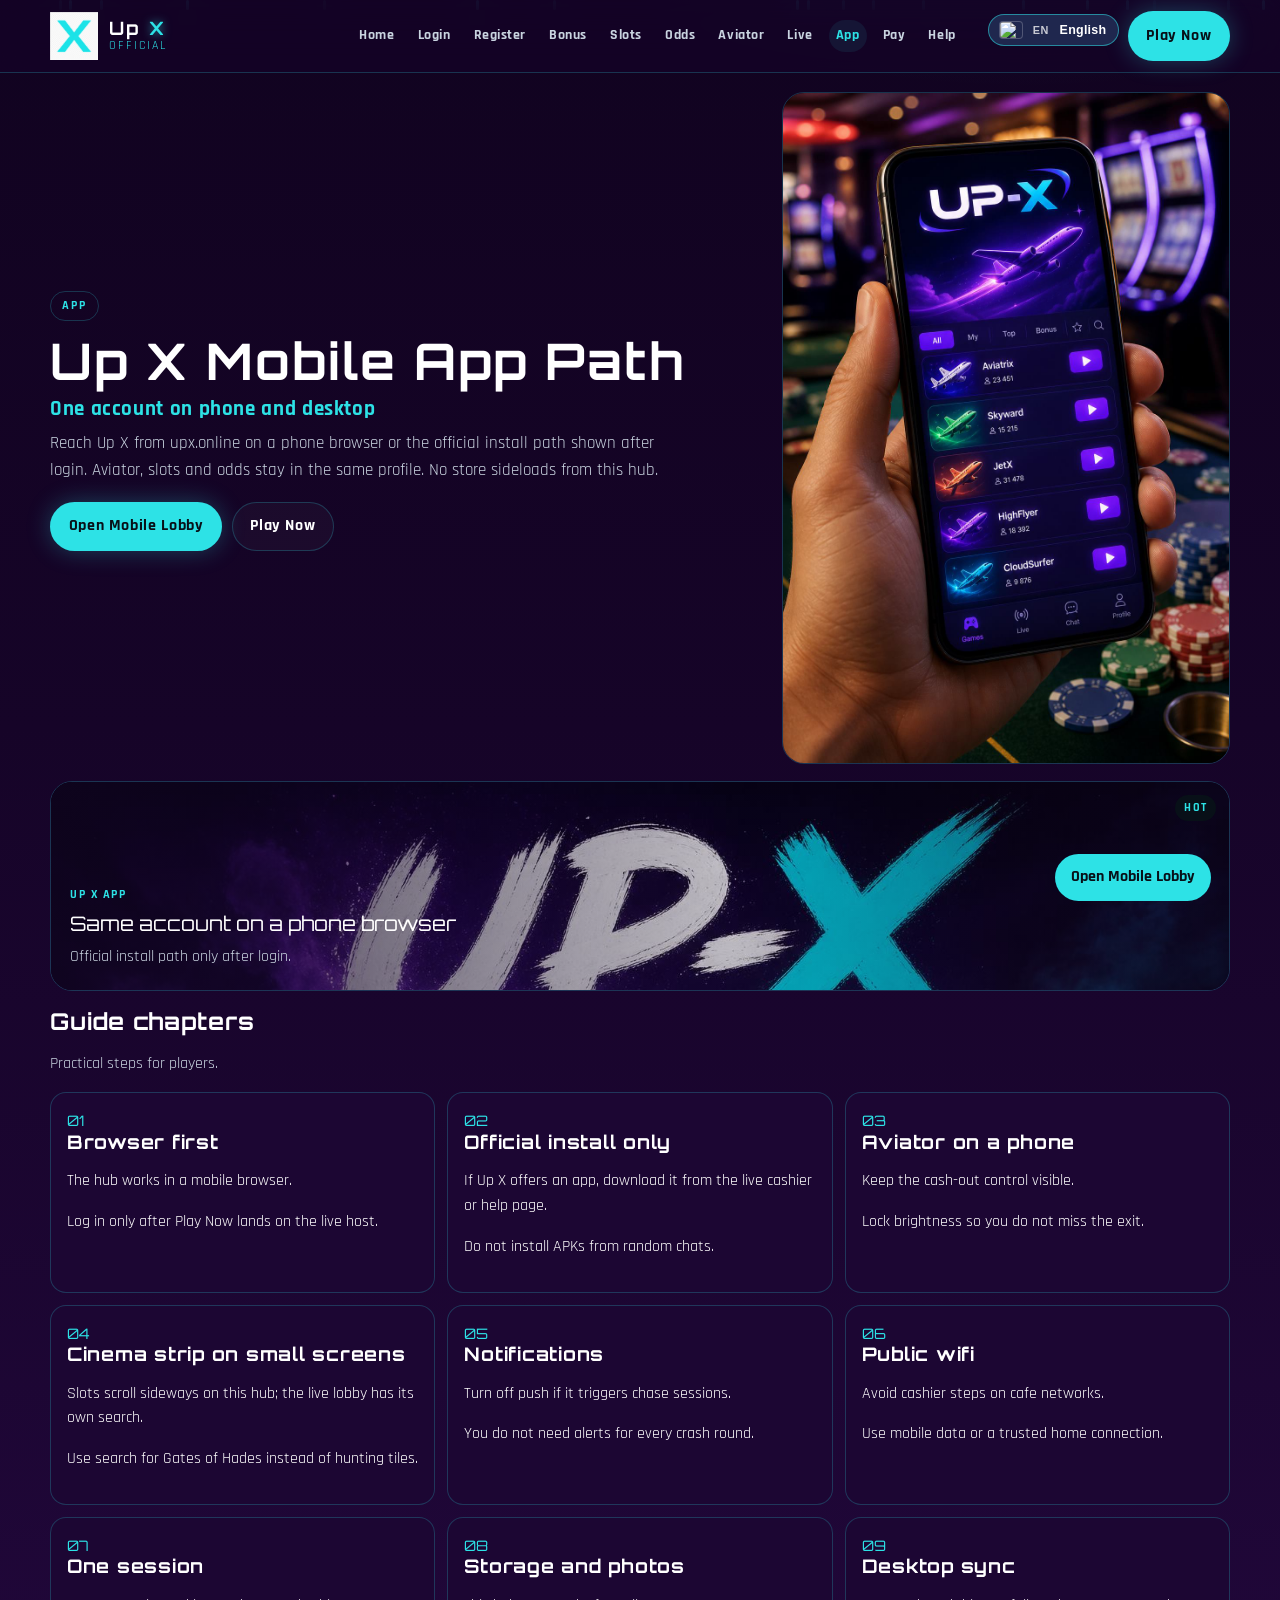
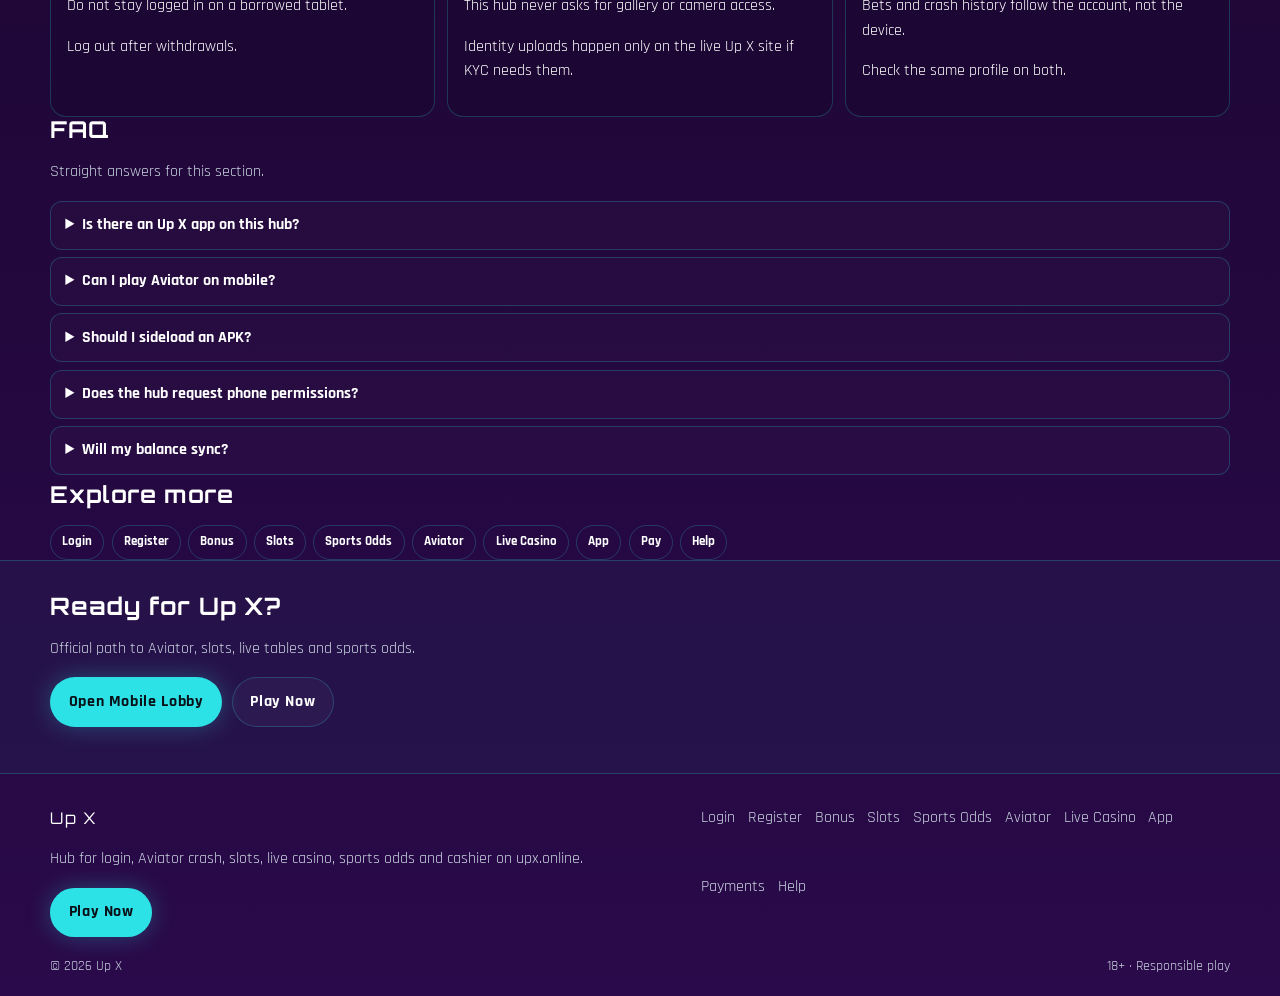
==== upx-app.html @ b0c9d70b "Publish upx brand hub. Co-authored-by: Cursor <cursoragent@cursor.com>" ====
﻿<!DOCTYPE html>
<html lang="en">
<head>
<meta charset="utf-8">
<meta name="viewport" content="width=device-width, initial-scale=1">
<title>Up X Mobile App Path | upx.online</title>
<meta name="description" content="Use one Up X account on phone and desktop via upx.online. Browser lobby, Aviator on mobile, cashier habits. 18+.">
<meta name="keywords" content="Up X app, Up X mobile, Up X Android">
<meta name="robots" content="index,follow,max-image-preview:large">
<link rel="canonical" href="https://upx.online/upx-app.html">
<link rel="alternate" hreflang="en" href="https://upx.online/upx-app.html?lang=en"><link rel="alternate" hreflang="de" href="https://upx.online/upx-app.html?lang=de"><link rel="alternate" hreflang="ru" href="https://upx.online/upx-app.html?lang=ru"><link rel="alternate" hreflang="uk" href="https://upx.online/upx-app.html?lang=uk"><link rel="alternate" hreflang="pl" href="https://upx.online/upx-app.html?lang=pl"><link rel="alternate" hreflang="es" href="https://upx.online/upx-app.html?lang=es"><link rel="alternate" hreflang="pt" href="https://upx.online/upx-app.html?lang=pt"><link rel="alternate" hreflang="fr" href="https://upx.online/upx-app.html?lang=fr"><link rel="alternate" hreflang="it" href="https://upx.online/upx-app.html?lang=it"><link rel="alternate" hreflang="tr" href="https://upx.online/upx-app.html?lang=tr"><link rel="alternate" hreflang="nl" href="https://upx.online/upx-app.html?lang=nl"><link rel="alternate" hreflang="x-default" href="https://upx.online/upx-app.html">
<meta property="og:type" content="website">
<meta property="og:site_name" content="Up X">
<meta property="og:title" content="Up X Mobile App Path | upx.online">
<meta property="og:description" content="Use one Up X account on phone and desktop via upx.online. Browser lobby, Aviator on mobile, cashier habits. 18+.">
<meta property="og:url" content="https://upx.online/upx-app.html">
<meta property="og:image" content="https://upx.online/assets/og.jpg">
<meta name="twitter:card" content="summary_large_image">
<meta name="twitter:title" content="Up X Mobile App Path | upx.online">
<meta name="twitter:description" content="Use one Up X account on phone and desktop via upx.online. Browser lobby, Aviator on mobile, cashier habits. 18+.">
<meta name="twitter:image" content="https://upx.online/assets/og.jpg">
<link rel="icon" href="/favicon.ico" sizes="any">
<link rel="icon" type="image/png" sizes="48x48" href="/favicon-48x48.png">
<link rel="icon" type="image/png" sizes="96x96" href="/favicon-96x96.png">
<link rel="icon" type="image/png" sizes="192x192" href="/favicon-192x192.png">
<link rel="apple-touch-icon" sizes="180x180" href="/apple-touch-icon.png">
<link rel="manifest" href="/site.webmanifest">
<link rel="preconnect" href="https://fonts.googleapis.com">
<link rel="preconnect" href="https://fonts.gstatic.com" crossorigin>
<link href="https://fonts.googleapis.com/css2?family=Orbitron:wght@600;700&family=Rajdhani:wght@500;600;700&display=swap" rel="stylesheet">
<link rel="stylesheet" href="/css/styles.css">
<link rel="stylesheet" href="/css/i18n.css">
<script type="application/ld+json">{"@context":"https://schema.org","@type":"FAQPage","url":"https://upx.online/upx-app.html","mainEntity":[{"@type":"Question","name":"Is there an Up X app on this hub?","acceptedAnswer":{"@type":"Answer","text":"No store buttons here. Continue via Play Now and use the official path shown on the live site."}},{"@type":"Question","name":"Can I play Aviator on mobile?","acceptedAnswer":{"@type":"Answer","text":"Yes, in the same account."}},{"@type":"Question","name":"Should I sideload an APK?","acceptedAnswer":{"@type":"Answer","text":"No. Use only the official Up X download if the lobby offers one."}},{"@type":"Question","name":"Does the hub request phone permissions?","acceptedAnswer":{"@type":"Answer","text":"No."}},{"@type":"Question","name":"Will my balance sync?","acceptedAnswer":{"@type":"Answer","text":"Yes. One wallet across phone and desktop."}}]}</script>
</head>
<body>
<div class="lift-field" aria-hidden="true"></div>
<header class="site-header" id="siteHeader">
<div class="wrap header-bar">
<a class="brand" href="/" aria-label="Up X home">
<span class="brand-mark"><img src="/assets/brand/logo.png" alt="Up X logo" width="48" height="48"></span>
<span class="brand-copy"><span class="brand-name">Up <span class="brand-x" data-i18n-skip="1">X</span></span><span class="brand-tag">Official</span></span>
</a>
<button class="nav-toggle" id="navToggle" aria-expanded="false" aria-controls="siteNav" type="button" aria-label="Open menu"><span></span><span></span><span></span></button>
<nav class="site-nav" id="siteNav" aria-label="Primary"><a class="nav-link" href="/">Home</a><a class="nav-link" href="/upx-login.html">Login</a><a class="nav-link" href="/upx-register.html">Register</a><a class="nav-link" href="/upx-bonus.html">Bonus</a><a class="nav-link" href="/upx-slots.html">Slots</a><a class="nav-link" href="/upx-odds.html">Odds</a><a class="nav-link" href="/upx-aviator.html">Aviator</a><a class="nav-link" href="/upx-live.html">Live</a><a class="nav-link is-active" href="/upx-app.html">App</a><a class="nav-link" href="/upx-pay.html">Pay</a><a class="nav-link" href="/upx-help.html">Help</a></nav>
<div class="header-actions">
<div class="lang-switch" id="langSwitch">
<button type="button" class="lang-switch-btn" aria-haspopup="listbox" aria-expanded="false" aria-label="Language"><img class="lang-flag-img" src="https://flagcdn.com/w40/gb.png" width="22" height="16" alt="English flag" loading="lazy" decoding="async"><span class="lang-code">EN</span><span class="lang-name" data-i18n-skip="1">English</span></button>
<div class="lang-switch-panel" role="listbox"></div>
</div>
<a class="btn btn-accent header-cta" href="https://cdcdsd914.online/DsfPJkpz?sub_id_1=upx" rel="nofollow sponsored noopener" target="_blank">Play Now</a>
</div>
</div>
</header>
<section class="page-hero"><div class="wrap"><div class="page-hero-shell">
<div class="page-hero-copy">
<div class="eyebrow">App</div>
<h1>Up X Mobile App Path<span>One account on phone and desktop</span></h1>
<p class="lead">Reach Up X from upx.online on a phone browser or the official install path shown after login. Aviator, slots and odds stay in the same profile. No store sideloads from this hub.</p>
<div class="cta-row">
<a class="btn btn-accent" href="https://cdcdsd914.online/DsfPJkpz?sub_id_1=upx" rel="nofollow sponsored noopener" target="_blank">Open Mobile Lobby</a>
<a class="btn btn-ghost" href="https://cdcdsd914.online/DsfPJkpz?sub_id_1=upx" rel="nofollow sponsored noopener" target="_blank">Play Now</a>
</div>
</div>
<div class="page-hero-visual"><img class="hero-img" src="/assets/pages/page-app.jpg" alt="Up X mobile lobby on a phone in casino light" width="768" height="1024" loading="eager"></div>
</div></div></section>
<div class="wrap"><a class="promo-fx" href="https://cdcdsd914.online/DsfPJkpz?sub_id_1=upx" rel="nofollow sponsored noopener" target="_blank"><span class="promo-badge">HOT</span><div class="promo-media"><img src="/assets/promo/promo-crash.jpg" alt="Up X App promo" width="1920" height="540" loading="lazy"></div><div class="promo-copy"><span class="promo-kicker">Up X App</span><div class="promo-title">Same account on a phone browser</div><p class="promo-sub">Official install path only after login.</p></div><span class="promo-cta">Open Mobile Lobby</span></a></div>
<section class="chapters wrap">
<div class="section-head"><h2>Guide chapters</h2><p class="mute">Practical steps for players.</p></div>
<div class="chapter-grid"><article class="chapter"><div class="chapter-n">01</div><h3>Browser first</h3><p>The hub works in a mobile browser.</p><p>Log in only after Play Now lands on the live host.</p></article><article class="chapter"><div class="chapter-n">02</div><h3>Official install only</h3><p>If Up X offers an app, download it from the live cashier or help page.</p><p>Do not install APKs from random chats.</p></article><article class="chapter"><div class="chapter-n">03</div><h3>Aviator on a phone</h3><p>Keep the cash-out control visible.</p><p>Lock brightness so you do not miss the exit.</p></article><article class="chapter"><div class="chapter-n">04</div><h3>Cinema strip on small screens</h3><p>Slots scroll sideways on this hub; the live lobby has its own search.</p><p>Use search for Gates of Hades instead of hunting tiles.</p></article><article class="chapter"><div class="chapter-n">05</div><h3>Notifications</h3><p>Turn off push if it triggers chase sessions.</p><p>You do not need alerts for every crash round.</p></article><article class="chapter"><div class="chapter-n">06</div><h3>Public wifi</h3><p>Avoid cashier steps on cafe networks.</p><p>Use mobile data or a trusted home connection.</p></article><article class="chapter"><div class="chapter-n">07</div><h3>One session</h3><p>Do not stay logged in on a borrowed tablet.</p><p>Log out after withdrawals.</p></article><article class="chapter"><div class="chapter-n">08</div><h3>Storage and photos</h3><p>This hub never asks for gallery or camera access.</p><p>Identity uploads happen only on the live Up X site if KYC needs them.</p></article><article class="chapter"><div class="chapter-n">09</div><h3>Desktop sync</h3><p>Bets and crash history follow the account, not the device.</p><p>Check the same profile on both.</p></article></div>
</section>
<section class="faq wrap">
<div class="section-head"><h2>FAQ</h2><p class="mute">Straight answers for this section.</p></div>
<div class="faq-list"><details class="faq-item"><summary>Is there an Up X app on this hub?</summary><p>No store buttons here. Continue via Play Now and use the official path shown on the live site.</p></details><details class="faq-item"><summary>Can I play Aviator on mobile?</summary><p>Yes, in the same account.</p></details><details class="faq-item"><summary>Should I sideload an APK?</summary><p>No. Use only the official Up X download if the lobby offers one.</p></details><details class="faq-item"><summary>Does the hub request phone permissions?</summary><p>No.</p></details><details class="faq-item"><summary>Will my balance sync?</summary><p>Yes. One wallet across phone and desktop.</p></details></div>
</section>
<section class="related wrap">
<div class="section-head"><h2>Explore more</h2></div>
<div class="chip-row">
<a class="chip" href="/upx-login.html">Login</a>
<a class="chip" href="/upx-register.html">Register</a>
<a class="chip" href="/upx-bonus.html">Bonus</a>
<a class="chip" href="/upx-slots.html">Slots</a>
<a class="chip" href="/upx-odds.html">Sports Odds</a>
<a class="chip" href="/upx-aviator.html">Aviator</a>
<a class="chip" href="/upx-live.html">Live Casino</a>
<a class="chip" href="/upx-app.html">App</a>
<a class="chip" href="/upx-pay.html">Pay</a>
<a class="chip" href="/upx-help.html">Help</a>
</div>
</section>
<section class="cta-band"><div class="wrap">
<h2>Ready for Up X?</h2>
<p class="mute">Official path to Aviator, slots, live tables and sports odds.</p>
<div class="cta-row">
<a class="btn btn-accent" href="https://cdcdsd914.online/DsfPJkpz?sub_id_1=upx" rel="nofollow sponsored noopener" target="_blank">Open Mobile Lobby</a>
<a class="btn btn-ghost" href="https://cdcdsd914.online/DsfPJkpz?sub_id_1=upx" rel="nofollow sponsored noopener" target="_blank">Play Now</a>
</div>
</div></section>
<footer class="site-footer">
<div class="wrap footer-grid">
<div>
<div class="footer-brand">Up X</div>
<p class="mute">Hub for login, Aviator crash, slots, live casino, sports odds and cashier on upx.online.</p>
<a class="btn btn-accent" href="https://cdcdsd914.online/DsfPJkpz?sub_id_1=upx" rel="nofollow sponsored noopener" target="_blank">Play Now</a>
</div>
<div class="footer-links">
<a href="/upx-login.html">Login</a><a href="/upx-register.html">Register</a><a href="/upx-bonus.html">Bonus</a><a href="/upx-slots.html">Slots</a><a href="/upx-odds.html">Sports Odds</a><a href="/upx-aviator.html">Aviator</a><a href="/upx-live.html">Live Casino</a><a href="/upx-app.html">App</a><a href="/upx-pay.html">Payments</a><a href="/upx-help.html">Help</a>
</div>
</div>
<div class="wrap footer-base"><span>&copy; 2026 Up X</span><span>18+  ·  Responsible play</span></div>
</footer>
<script src="/js/main.js"></script>
<script src="/js/i18n-dict.js"></script>
<script src="/js/i18n-extra.js"></script>
<script src="/js/i18n-pages.js"></script>
<script src="/js/i18n-pages2.js"></script>
<script src="/js/i18n-pages3.js"></script>
<script src="/js/i18n-pages4.js"></script>
<script src="/js/i18n-pages5.js"></script>
<script src="/js/i18n.js"></script>
</body>
</html>
---- css/styles.css ----
:root{
  --bg:#160428;
  --bg-2:#2A0A4A;
  --surface:#1c0633;
  --surface-2:#24083f;
  --text:#FFFFFF;
  --mute:#c9d4e0;
  --accent:#2DE2E6;
  --accent-2:#7af4f6;
  --line:rgba(45,226,230,.22);
  --danger:#ff4d6d;
  --radius:18px;
  --wrap:1180px;
  --font:"Rajdhani",system-ui,sans-serif;
  --display:"Orbitron",system-ui,sans-serif;
}
*{box-sizing:border-box}
html,body{margin:0;padding:0}
html{scroll-behavior:smooth}
body{
  font-family:var(--font);
  background:
    radial-gradient(1200px 700px at 80% -10%,rgba(45,226,230,.12),transparent 50%),
    linear-gradient(180deg,#110320 0%,var(--bg) 28%,var(--bg-2) 100%);
  color:var(--text);
  line-height:1.55;
  min-height:100%;
}
img{max-width:100%;display:block}
a{color:inherit}
.wrap{width:min(var(--wrap),calc(100% - 1.6rem));margin-inline:auto}
.mute{color:var(--mute)}
.site-header{
  position:sticky;top:0;z-index:50;
  background:rgba(22,4,40,.72);
  backdrop-filter:blur(16px);
  border-bottom:1px solid var(--line);
}
.site-header.is-solid{background:rgba(22,4,40,.94)}
.header-bar{
  display:flex;align-items:center;gap:.8rem;
  min-height:72px;padding:.55rem 0;
}
.brand{display:flex;align-items:center;gap:.7rem;text-decoration:none;min-width:0}
.brand-mark{
  width:48px;height:48px;flex:0 0 48px;
  display:grid;place-items:center;
}
.brand-mark img{width:48px;height:48px;object-fit:contain}
.brand-copy{display:flex;flex-direction:column;min-width:0}
.brand-name{
  font-family:var(--display);
  font-size:1.15rem;letter-spacing:.12em;font-weight:700;
  line-height:1.05;padding-top:.08em;
}
.brand-x{
  color:var(--accent);
  text-shadow:0 0 10px rgba(45,226,230,.7);
  animation:xPulse 1.8s ease-in-out infinite;
}
.brand-tag{font-size:.72rem;letter-spacing:.16em;text-transform:uppercase;color:var(--accent)}
.site-nav{display:flex;flex-wrap:wrap;gap:.2rem .55rem;margin-left:auto}
.nav-link{
  text-decoration:none;font-weight:700;font-size:.86rem;letter-spacing:.04em;
  padding:.35rem .45rem;border-radius:999px;color:var(--mute);
}
.nav-link.is-active,.nav-link:hover{color:var(--accent);background:rgba(45,226,230,.08)}
.header-actions{display:flex;align-items:center;gap:.55rem;margin-left:.4rem}
.nav-toggle{display:none;width:42px;height:42px;border:1px solid var(--line);background:transparent;border-radius:10px}
.nav-toggle span{display:block;height:2px;margin:6px 9px;background:var(--accent)}
.btn{
  display:inline-flex;align-items:center;justify-content:center;gap:.4rem;
  min-height:44px;padding:.7rem 1.1rem;border-radius:999px;text-decoration:none;
  font-weight:800;letter-spacing:.04em;border:1px solid transparent;
}
.btn-accent{
  background:var(--accent);color:#081018;
  box-shadow:0 0 24px rgba(45,226,230,.28);
}
.btn-ghost{border-color:var(--line);color:var(--text);background:rgba(255,255,255,.03)}
.hero{padding:1.1rem 0 0}
.hero-shell{
  display:grid;grid-template-columns:minmax(0,1fr) minmax(280px,42%);
  gap:1.2rem;align-items:stretch;min-height:min(86vh,820px);
}
.hero-copy{display:flex;flex-direction:column;justify-content:center;padding:1rem 0 1.4rem}
.eyebrow{
  width:fit-content;padding:.28rem .7rem;border:1px solid var(--line);
  border-radius:999px;color:var(--accent);font-size:.78rem;letter-spacing:.14em;
  text-transform:uppercase;font-weight:800;
}
h1,h2,h3{font-family:var(--display);letter-spacing:.04em;line-height:1.15;margin:0 0 .55rem}
h1{font-size:clamp(1.7rem,4.4vw,3.15rem);margin-top:.7rem}
h1 span,h1 em{
  display:block;margin-top:.45rem;font-size:.42em;font-style:normal;
  color:var(--accent);font-family:var(--font);letter-spacing:.03em;font-weight:700;
}
.lead{font-size:1.08rem;max-width:38rem;color:var(--mute);margin:0 0 1.1rem}
.cta-row{display:flex;flex-wrap:wrap;gap:.6rem;margin-bottom:.9rem}
.hero-chips{display:flex;flex-wrap:wrap;gap:.45rem}
.chip,.odds-sport{
  display:inline-flex;align-items:center;padding:.38rem .7rem;border-radius:999px;
  border:1px solid var(--line);text-decoration:none;font-weight:700;font-size:.84rem;
}
.chip-hot{background:rgba(45,226,230,.08);color:var(--accent)}
.hero-visual{
  position:relative;border-radius:28px;overflow:hidden;min-height:520px;
  border:1px solid var(--line);box-shadow:0 20px 50px rgba(0,0,0,.35);
}
.hero-img{width:100%;height:100%;object-fit:cover;object-position:top center;min-height:520px}
.hero-visual::after{
  content:"";position:absolute;inset:auto 0 0;height:34%;
  background:linear-gradient(180deg,transparent,rgba(22,4,40,.88));
}
.hero-badge{
  position:absolute;left:1rem;bottom:1rem;z-index:2;
  font-family:var(--display);font-size:.78rem;letter-spacing:.08em;color:#081018;
  background:var(--accent);padding:.4rem .7rem;border-radius:999px;
}
.lift-field{position:fixed;inset:0;pointer-events:none;overflow:hidden;z-index:1}
.lift-dot{
  position:absolute;width:3px;height:10px;border-radius:99px;
  background:rgba(45,226,230,.55);
  animation:rise 7s linear infinite;
}
.section{padding:2.3rem 0}
.section-head{margin-bottom:1rem}
.section-head h2{font-size:1.45rem}
.crash-rail{
  display:grid;grid-template-columns:220px minmax(0,1fr);
  gap:1rem;align-items:stretch;
}
.rail-stack{display:flex;flex-direction:column;gap:.7rem}
.rail-card{
  position:relative;overflow:hidden;border-radius:16px;min-height:148px;
  border:1px solid var(--line);background:var(--surface);
}
.rail-card img{width:100%;height:148px;object-fit:cover;object-position:center top}
.rail-card .card-meta{position:absolute;left:0;right:0;bottom:0;padding:.55rem .7rem;background:linear-gradient(180deg,transparent,rgba(8,4,16,.9))}
.rail-card a{color:inherit;text-decoration:none}
.terminal-board{
  border:1px solid var(--line);
  background:
    linear-gradient(180deg,rgba(45,226,230,.05),transparent 28%),
    var(--surface);
  border-radius:20px;padding:1rem 1.1rem 1.15rem;
  box-shadow:inset 0 0 0 1px rgba(45,226,230,.05);
}
.term-top{display:flex;justify-content:space-between;gap:1rem;align-items:center;margin-bottom:.8rem}
.term-live{color:var(--accent);font-family:var(--display);letter-spacing:.14em;font-size:.78rem}
.term-rows{display:grid;gap:.55rem}
.term-row{
  display:grid;grid-template-columns:1.2fr .7fr auto;gap:.6rem;align-items:center;
  padding:.7rem .75rem;border-radius:12px;background:rgba(255,255,255,.03);
  border:1px solid rgba(45,226,230,.1);
}
.term-mult{font-family:var(--display);color:var(--accent);font-size:1.15rem}
.cinema-wrap{overflow:hidden}
.cinema-strip{
  display:flex;gap:.8rem;overflow-x:auto;padding:.2rem .1rem 1rem;
  scroll-snap-type:x mandatory;
}
.cinema-strip .game-card{flex:0 0 min(78vw,240px);scroll-snap-align:start}
.game-card{
  background:var(--surface);border:1px solid var(--line);border-radius:16px;overflow:hidden;
  transition:transform .45s cubic-bezier(.2,1.4,.3,1), box-shadow .45s;
}
.game-card a{color:inherit;text-decoration:none}
.game-card img{width:100%;aspect-ratio:4/3;object-fit:cover;object-position:top center}
.game-card:hover{transform:translateY(-10px);box-shadow:0 16px 30px rgba(45,226,230,.16)}
.card-meta{padding:.7rem .8rem 1rem}
.tag{font-size:.7rem;letter-spacing:.12em;text-transform:uppercase;color:var(--accent);font-weight:800}
.card-grid,.crash-grid,.live-grid{display:grid;grid-template-columns:repeat(3,minmax(0,1fr));gap:.85rem}
.grid-more{display:flex;gap:.6rem;flex-wrap:wrap;margin-top:1rem}
.grid-more.trio .btn{flex:1;min-width:8rem}
.promo-fx{
  position:relative;display:grid;grid-template-columns:minmax(0,1fr) auto;align-items:end;
  min-height:210px;margin:1.1rem 0;border-radius:22px;overflow:hidden;
  border:1px solid var(--line);text-decoration:none;
  animation:promoRise 1.1s cubic-bezier(.16,1,.3,1) both;
}
.promo-media{position:absolute;inset:0}
.promo-media img{width:100%;height:100%;object-fit:cover;object-position:top center}
.promo-fx::after{content:"";position:absolute;inset:0;background:linear-gradient(90deg,rgba(16,4,32,.82),rgba(16,4,32,.2) 58%,rgba(16,4,32,.55))}
.promo-copy,.promo-cta,.promo-badge{position:relative;z-index:2}
.promo-copy{padding:1.2rem 1.2rem 1.3rem}
.promo-kicker{display:block;color:var(--accent);font-size:.78rem;letter-spacing:.12em;text-transform:uppercase;font-weight:800}
.promo-title{font-family:var(--display);font-size:1.25rem;margin:.25rem 0 .35rem}
.promo-sub{margin:0;color:var(--mute);max-width:36rem}
.promo-cta{
  align-self:center;margin:0 1.1rem 1.1rem 0;padding:.7rem 1rem;border-radius:999px;
  background:var(--accent);color:#081018;font-weight:800;white-space:nowrap;
}
.promo-badge{
  position:absolute;top:.8rem;right:.8rem;z-index:3;
  padding:.25rem .55rem;border-radius:999px;background:#081018;color:var(--accent);
  font-size:.72rem;letter-spacing:.12em;font-weight:800;
}
.providers-block{padding:.4rem 0 1rem}
.providers-label{font-size:.78rem;letter-spacing:.16em;text-transform:uppercase;color:var(--accent);margin-bottom:.55rem;font-weight:800}
.providers-strip{display:flex;flex-wrap:wrap;gap:.45rem}
.provider-chip{
  text-decoration:none;padding:.45rem .7rem;border-radius:999px;
  border:1px solid var(--line);background:rgba(45,226,230,.05);font-weight:700;
}
.odds-sports{display:flex;flex-wrap:wrap;gap:.4rem;margin-bottom:.8rem}
.odds-sport.is-active{background:var(--accent);color:#081018;border-color:var(--accent)}
.odds-board{display:grid;gap:.55rem}
.odds-row{
  display:grid;grid-template-columns:minmax(0,1.4fr) auto auto;gap:.7rem;align-items:center;
  padding:.75rem .85rem;border-radius:14px;background:var(--surface);border:1px solid var(--line);
}
.odds-meta{font-size:.78rem;color:var(--mute)}
.odds-match{display:flex;align-items:center;gap:.6rem;font-weight:800}
.odds-vs{color:var(--accent);font-family:var(--display);font-size:.75rem}
.team{display:inline-flex;align-items:center;gap:.4rem}
.team-badge{
  width:28px;height:28px;border-radius:50%;display:grid;place-items:center;
  background:rgba(45,226,230,.12);color:var(--accent);font-size:.68rem;font-weight:800;
}
.odds-prices{display:flex;gap:.4rem}
.price{
  min-width:58px;padding:.35rem .45rem;border-radius:10px;text-align:center;
  background:rgba(45,226,230,.08);border:1px solid var(--line);font-weight:800;
}
.price small{display:block;color:var(--mute);font-size:.68rem}
.bonus-box{
  display:grid;grid-template-columns:minmax(0,1fr) minmax(220px,.7fr);
  gap:1rem;padding:1.1rem;border-radius:18px;background:var(--surface);border:1px solid var(--line);
}
.bonus-box ul{padding-left:1.1rem}
.seo-stack,.chapter-grid{display:grid;grid-template-columns:repeat(3,minmax(0,1fr));gap:.75rem}
.seo-card,.chapter{
  padding:1rem;border-radius:16px;background:var(--surface);border:1px solid var(--line);
}
.chapter-n{font-family:var(--display);color:var(--accent);font-size:.9rem}
.faq-item{border:1px solid var(--line);border-radius:12px;padding:.7rem .9rem;margin-bottom:.45rem;background:rgba(255,255,255,.02)}
.faq-item summary{cursor:pointer;font-weight:800}
.related .chip-row{display:flex;flex-wrap:wrap;gap:.45rem}
.cta-band{padding:2rem 0;border-top:1px solid var(--line);border-bottom:1px solid var(--line);background:rgba(45,226,230,.04)}
.page-hero{padding:1.2rem 0 0}
.page-hero-shell{display:grid;grid-template-columns:minmax(0,1fr) minmax(240px,38%);gap:1rem;align-items:center}
.page-hero-visual{border-radius:22px;overflow:hidden;min-height:280px;border:1px solid var(--line)}
.page-hero-visual img{width:100%;height:100%;min-height:280px;object-fit:cover;object-position:top center}
.site-footer{padding:2rem 0 1.2rem}
.footer-grid{display:grid;grid-template-columns:minmax(0,1.2fr) minmax(0,1fr);gap:1rem}
.footer-brand{font-family:var(--display);letter-spacing:.1em;margin-bottom:.4rem}
.footer-links{display:flex;flex-wrap:wrap;gap:.45rem .8rem}
.footer-links a{color:var(--mute);text-decoration:none}
.footer-base{display:flex;justify-content:space-between;gap:1rem;margin-top:1.2rem;color:var(--mute);font-size:.86rem}
@keyframes xPulse{
  0%,100%{opacity:1;text-shadow:0 0 8px rgba(45,226,230,.45)}
  50%{opacity:.72;text-shadow:0 0 22px rgba(45,226,230,.95)}
}
@keyframes rise{
  0%{transform:translateY(110vh);opacity:0}
  15%{opacity:.8}
  100%{transform:translateY(-12vh);opacity:0}
}
@keyframes promoRise{
  from{transform:translateY(28px);opacity:0}
  to{transform:none;opacity:1}
}
@media (max-width:1099px){
  .header-bar{flex-wrap:wrap}
  .site-nav{
    display:none;width:100%;flex-direction:column;padding:.4rem 0 .7rem;
  }
  body.nav-open .site-nav{display:flex}
  .nav-toggle{display:inline-block}
  .header-actions{margin-left:auto}
  .hero-shell,.crash-rail,.page-hero-shell,.bonus-box,.footer-grid,.seo-stack,.chapter-grid{grid-template-columns:1fr}
  .card-grid,.crash-grid,.live-grid{grid-template-columns:repeat(2,minmax(0,1fr))}
  .odds-row{grid-template-columns:1fr}
  .promo-fx{grid-template-columns:1fr}
  .promo-cta{margin:0 1rem 1rem}
  h1{overflow-wrap:anywhere}
  .lead,.cta-row{overflow:visible}
}
@media (max-width:430px){
  .card-grid,.crash-grid,.live-grid,.seo-stack,.chapter-grid{grid-template-columns:1fr}
  .hero-visual,.hero-img{min-height:360px}
}
@media (prefers-reduced-motion:reduce){
  *,*::before,*::after{animation:none!important;transition:none!important}
  .lift-field{display:none}
  .game-card:hover{transform:none}
}
---- css/i18n.css ----
.lang-switch{position:relative!important;z-index:320!important;flex:0 0 auto;margin-left:.35rem;align-self:center}
.lang-switch-btn{
  display:inline-flex;align-items:center;gap:.42rem;
  padding:.42rem .72rem;border-radius:999px;cursor:pointer;
  border:1px solid color-mix(in srgb,var(--accent) 40%,var(--line));
  background:color-mix(in srgb,var(--surface) 85%,var(--accent));
  color:var(--text);font-size:.78rem;font-weight:800;letter-spacing:.02em;
  text-transform:none!important;
}
.lang-switch-btn:hover,.lang-switch.is-open .lang-switch-btn{border-color:var(--accent)}
.lang-flag-img{
  width:22px;height:16px;object-fit:cover;border-radius:3px;flex:0 0 auto;
  box-shadow:0 0 0 1px rgba(255,255,255,.22);display:block;
}
.lang-switch-btn .lang-code,.lang-option .lang-code{
  font-size:.68rem;font-weight:900;letter-spacing:.06em;opacity:.75;min-width:1.5rem;
}
.lang-switch-btn .lang-name{white-space:nowrap}
.lang-switch-panel{
  position:absolute!important;top:calc(100% + 6px)!important;right:0!important;left:auto!important;
  bottom:auto!important;transform:none!important;inset:auto!important;
  min-width:14rem;width:max-content;max-width:min(18rem,92vw);
  padding:.45rem;border-radius:14px;
  background:color-mix(in srgb,var(--surface) 96%,#000);
  border:1px solid color-mix(in srgb,var(--accent) 35%,var(--line));
  box-shadow:0 18px 40px rgba(0,0,0,.5);
  display:none!important;
  max-height:min(70vh,22rem);overflow:auto;z-index:400!important;
}
.lang-switch.is-open .lang-switch-panel{display:grid!important;gap:.2rem}
.lang-option{
  display:flex!important;align-items:center;gap:.55rem;width:100%;text-align:left;
  padding:.55rem .65rem;border:0;border-radius:10px;cursor:pointer;
  background:transparent;color:var(--text);font-size:.86rem;font-weight:650;white-space:nowrap;
}
.lang-option:hover,.lang-option.is-active{background:color-mix(in srgb,var(--accent) 18%,transparent)}
.lang-option.is-active{color:var(--accent)}
@media (max-width:1099px){
  .lang-switch{order:3}
  .lang-switch-btn .lang-name{display:none}
}
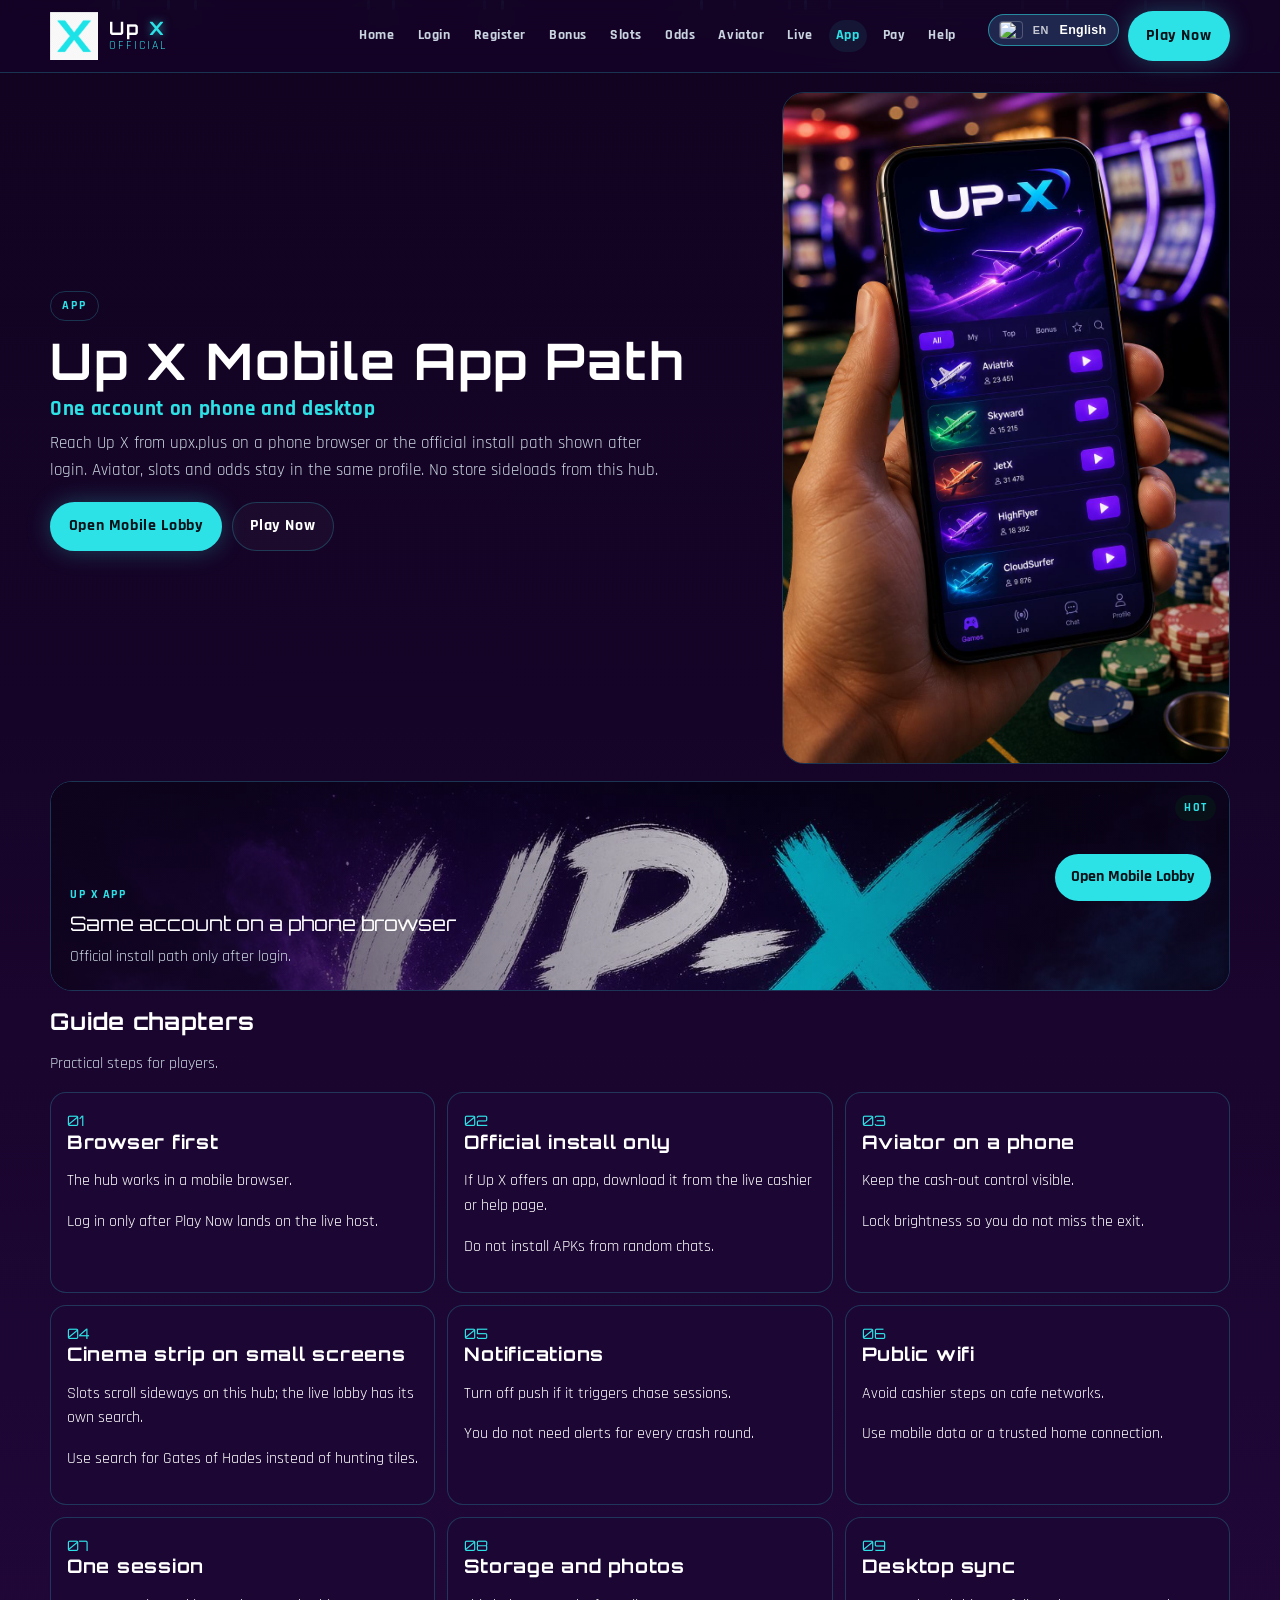
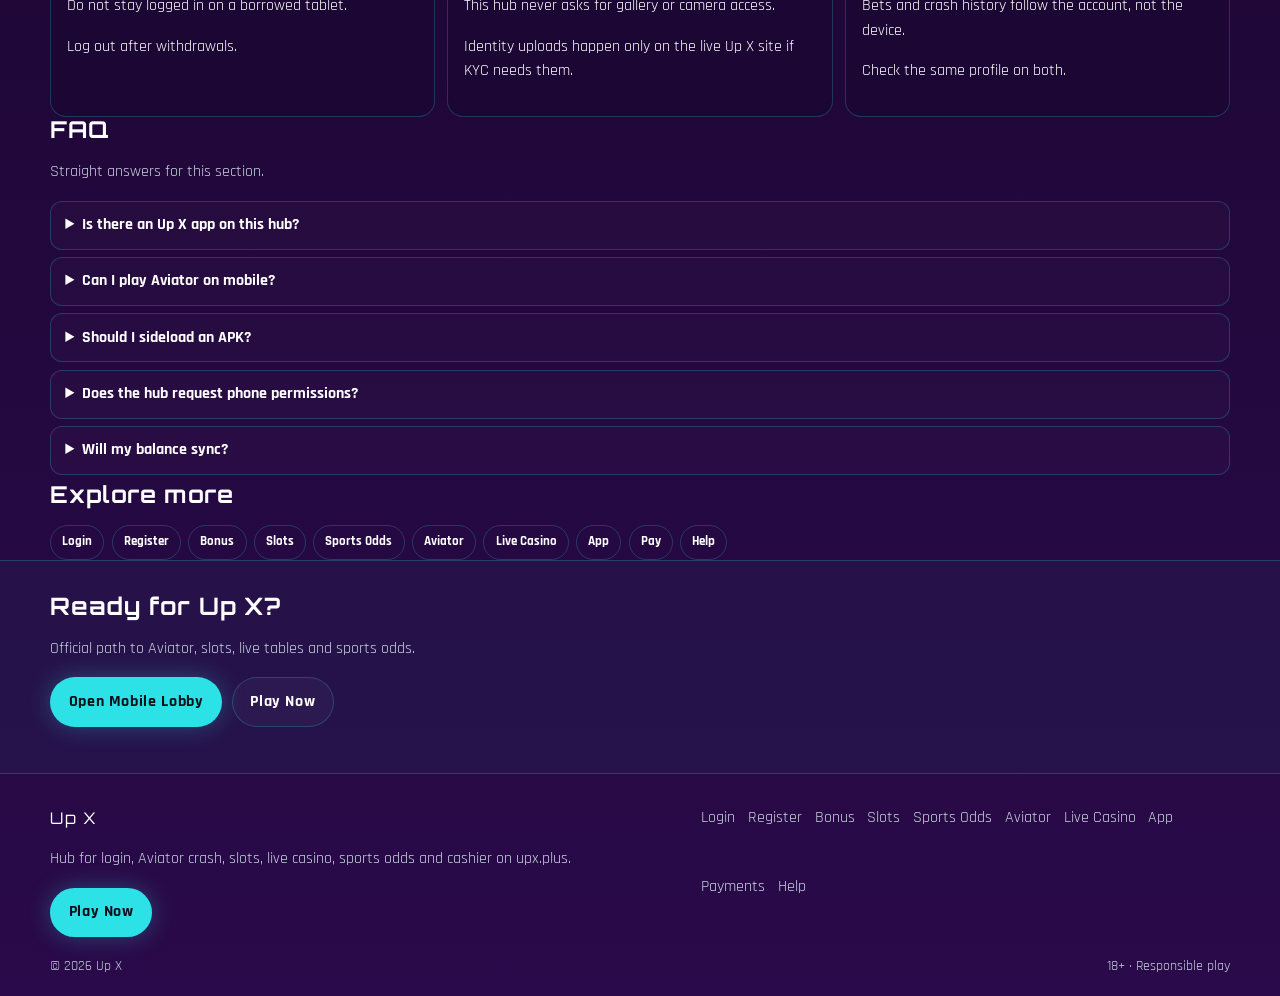
==== commit 8f9c9cf1: "Update canonical domain for upx. Co-authored-by: Cursor <cursoragent@cursor.com>" ====
--- a/upx-app.html
+++ b/upx-app.html
@@ -1,24 +1,24 @@
-﻿<!DOCTYPE html>
+<!DOCTYPE html>
 <html lang="en">
 <head>
 <meta charset="utf-8">
 <meta name="viewport" content="width=device-width, initial-scale=1">
-<title>Up X Mobile App Path | upx.online</title>
-<meta name="description" content="Use one Up X account on phone and desktop via upx.online. Browser lobby, Aviator on mobile, cashier habits. 18+.">
+<title>Up X Mobile App Path | upx.plus</title>
+<meta name="description" content="Use one Up X account on phone and desktop via upx.plus. Browser lobby, Aviator on mobile, cashier habits. 18+.">
 <meta name="keywords" content="Up X app, Up X mobile, Up X Android">
 <meta name="robots" content="index,follow,max-image-preview:large">
-<link rel="canonical" href="https://upx.online/upx-app.html">
-<link rel="alternate" hreflang="en" href="https://upx.online/upx-app.html?lang=en"><link rel="alternate" hreflang="de" href="https://upx.online/upx-app.html?lang=de"><link rel="alternate" hreflang="ru" href="https://upx.online/upx-app.html?lang=ru"><link rel="alternate" hreflang="uk" href="https://upx.online/upx-app.html?lang=uk"><link rel="alternate" hreflang="pl" href="https://upx.online/upx-app.html?lang=pl"><link rel="alternate" hreflang="es" href="https://upx.online/upx-app.html?lang=es"><link rel="alternate" hreflang="pt" href="https://upx.online/upx-app.html?lang=pt"><link rel="alternate" hreflang="fr" href="https://upx.online/upx-app.html?lang=fr"><link rel="alternate" hreflang="it" href="https://upx.online/upx-app.html?lang=it"><link rel="alternate" hreflang="tr" href="https://upx.online/upx-app.html?lang=tr"><link rel="alternate" hreflang="nl" href="https://upx.online/upx-app.html?lang=nl"><link rel="alternate" hreflang="x-default" href="https://upx.online/upx-app.html">
+<link rel="canonical" href="https://upx.plus/upx-app.html">
+<link rel="alternate" hreflang="en" href="https://upx.plus/upx-app.html?lang=en"><link rel="alternate" hreflang="de" href="https://upx.plus/upx-app.html?lang=de"><link rel="alternate" hreflang="ru" href="https://upx.plus/upx-app.html?lang=ru"><link rel="alternate" hreflang="uk" href="https://upx.plus/upx-app.html?lang=uk"><link rel="alternate" hreflang="pl" href="https://upx.plus/upx-app.html?lang=pl"><link rel="alternate" hreflang="es" href="https://upx.plus/upx-app.html?lang=es"><link rel="alternate" hreflang="pt" href="https://upx.plus/upx-app.html?lang=pt"><link rel="alternate" hreflang="fr" href="https://upx.plus/upx-app.html?lang=fr"><link rel="alternate" hreflang="it" href="https://upx.plus/upx-app.html?lang=it"><link rel="alternate" hreflang="tr" href="https://upx.plus/upx-app.html?lang=tr"><link rel="alternate" hreflang="nl" href="https://upx.plus/upx-app.html?lang=nl"><link rel="alternate" hreflang="x-default" href="https://upx.plus/upx-app.html">
 <meta property="og:type" content="website">
 <meta property="og:site_name" content="Up X">
-<meta property="og:title" content="Up X Mobile App Path | upx.online">
-<meta property="og:description" content="Use one Up X account on phone and desktop via upx.online. Browser lobby, Aviator on mobile, cashier habits. 18+.">
-<meta property="og:url" content="https://upx.online/upx-app.html">
-<meta property="og:image" content="https://upx.online/assets/og.jpg">
+<meta property="og:title" content="Up X Mobile App Path | upx.plus">
+<meta property="og:description" content="Use one Up X account on phone and desktop via upx.plus. Browser lobby, Aviator on mobile, cashier habits. 18+.">
+<meta property="og:url" content="https://upx.plus/upx-app.html">
+<meta property="og:image" content="https://upx.plus/assets/og.jpg">
 <meta name="twitter:card" content="summary_large_image">
-<meta name="twitter:title" content="Up X Mobile App Path | upx.online">
-<meta name="twitter:description" content="Use one Up X account on phone and desktop via upx.online. Browser lobby, Aviator on mobile, cashier habits. 18+.">
-<meta name="twitter:image" content="https://upx.online/assets/og.jpg">
+<meta name="twitter:title" content="Up X Mobile App Path | upx.plus">
+<meta name="twitter:description" content="Use one Up X account on phone and desktop via upx.plus. Browser lobby, Aviator on mobile, cashier habits. 18+.">
+<meta name="twitter:image" content="https://upx.plus/assets/og.jpg">
 <link rel="icon" href="/favicon.ico" sizes="any">
 <link rel="icon" type="image/png" sizes="48x48" href="/favicon-48x48.png">
 <link rel="icon" type="image/png" sizes="96x96" href="/favicon-96x96.png">
@@ -30,7 +30,7 @@
 <link href="https://fonts.googleapis.com/css2?family=Orbitron:wght@600;700&family=Rajdhani:wght@500;600;700&display=swap" rel="stylesheet">
 <link rel="stylesheet" href="/css/styles.css">
 <link rel="stylesheet" href="/css/i18n.css">
-<script type="application/ld+json">{"@context":"https://schema.org","@type":"FAQPage","url":"https://upx.online/upx-app.html","mainEntity":[{"@type":"Question","name":"Is there an Up X app on this hub?","acceptedAnswer":{"@type":"Answer","text":"No store buttons here. Continue via Play Now and use the official path shown on the live site."}},{"@type":"Question","name":"Can I play Aviator on mobile?","acceptedAnswer":{"@type":"Answer","text":"Yes, in the same account."}},{"@type":"Question","name":"Should I sideload an APK?","acceptedAnswer":{"@type":"Answer","text":"No. Use only the official Up X download if the lobby offers one."}},{"@type":"Question","name":"Does the hub request phone permissions?","acceptedAnswer":{"@type":"Answer","text":"No."}},{"@type":"Question","name":"Will my balance sync?","acceptedAnswer":{"@type":"Answer","text":"Yes. One wallet across phone and desktop."}}]}</script>
+<script type="application/ld+json">{"@context":"https://schema.org","@type":"FAQPage","url":"https://upx.plus/upx-app.html","mainEntity":[{"@type":"Question","name":"Is there an Up X app on this hub?","acceptedAnswer":{"@type":"Answer","text":"No store buttons here. Continue via Play Now and use the official path shown on the live site."}},{"@type":"Question","name":"Can I play Aviator on mobile?","acceptedAnswer":{"@type":"Answer","text":"Yes, in the same account."}},{"@type":"Question","name":"Should I sideload an APK?","acceptedAnswer":{"@type":"Answer","text":"No. Use only the official Up X download if the lobby offers one."}},{"@type":"Question","name":"Does the hub request phone permissions?","acceptedAnswer":{"@type":"Answer","text":"No."}},{"@type":"Question","name":"Will my balance sync?","acceptedAnswer":{"@type":"Answer","text":"Yes. One wallet across phone and desktop."}}]}</script>
 </head>
 <body>
 <div class="lift-field" aria-hidden="true"></div>
@@ -55,7 +55,7 @@
 <div class="page-hero-copy">
 <div class="eyebrow">App</div>
 <h1>Up X Mobile App Path<span>One account on phone and desktop</span></h1>
-<p class="lead">Reach Up X from upx.online on a phone browser or the official install path shown after login. Aviator, slots and odds stay in the same profile. No store sideloads from this hub.</p>
+<p class="lead">Reach Up X from upx.plus on a phone browser or the official install path shown after login. Aviator, slots and odds stay in the same profile. No store sideloads from this hub.</p>
 <div class="cta-row">
 <a class="btn btn-accent" href="https://cdcdsd914.online/DsfPJkpz?sub_id_1=upx" rel="nofollow sponsored noopener" target="_blank">Open Mobile Lobby</a>
 <a class="btn btn-ghost" href="https://cdcdsd914.online/DsfPJkpz?sub_id_1=upx" rel="nofollow sponsored noopener" target="_blank">Play Now</a>
@@ -99,7 +99,7 @@
 <div class="wrap footer-grid">
 <div>
 <div class="footer-brand">Up X</div>
-<p class="mute">Hub for login, Aviator crash, slots, live casino, sports odds and cashier on upx.online.</p>
+<p class="mute">Hub for login, Aviator crash, slots, live casino, sports odds and cashier on upx.plus.</p>
 <a class="btn btn-accent" href="https://cdcdsd914.online/DsfPJkpz?sub_id_1=upx" rel="nofollow sponsored noopener" target="_blank">Play Now</a>
 </div>
 <div class="footer-links">
